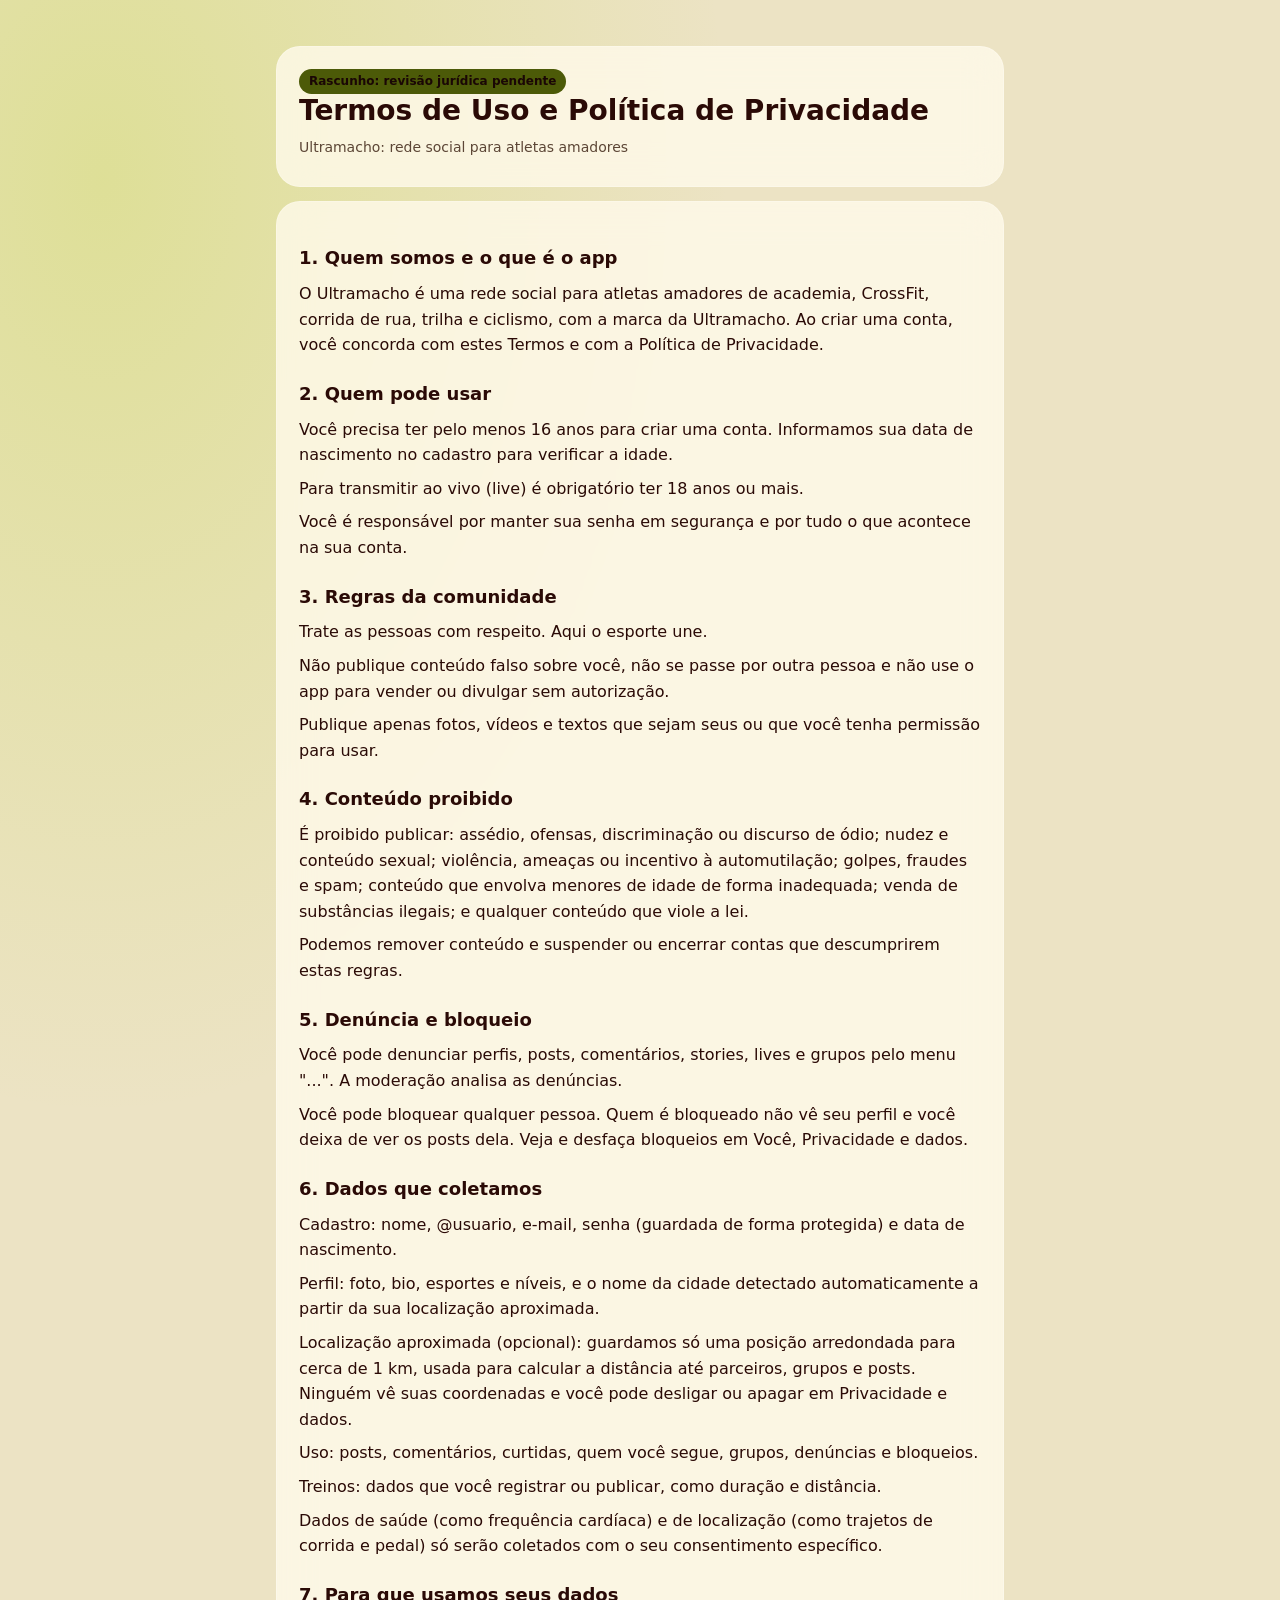
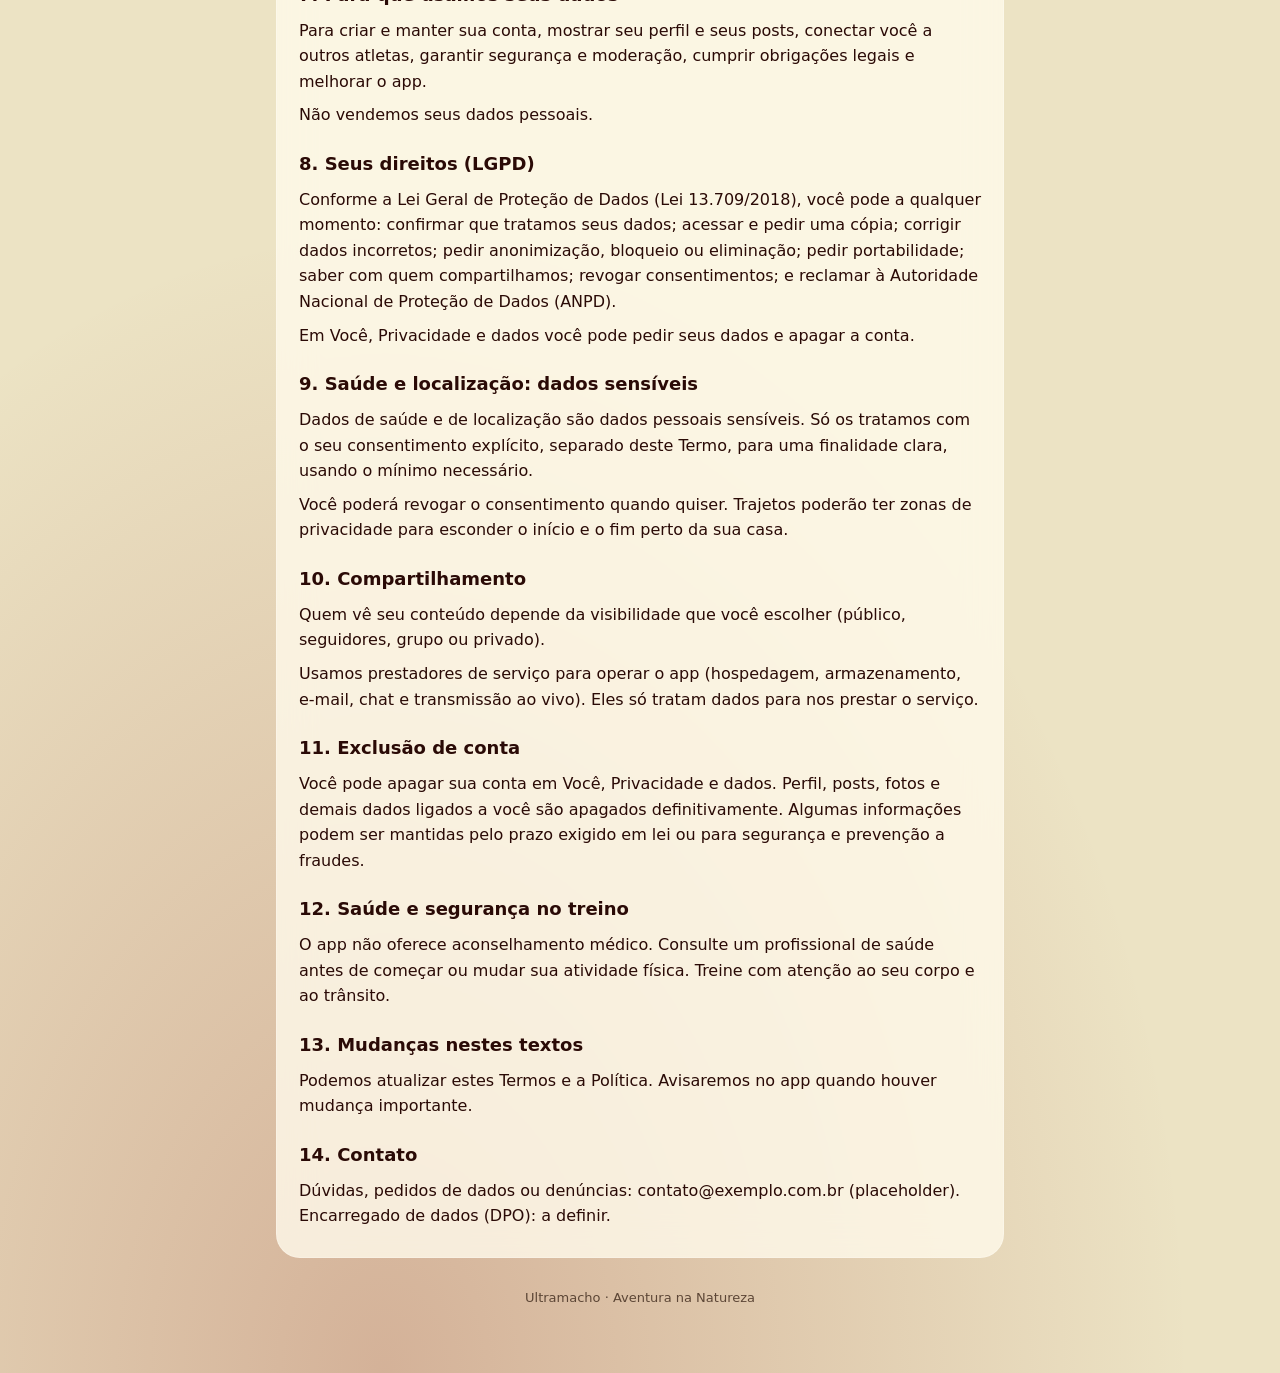
==== privacidade.html @ 9c84e202 "Páginas públicas: início, termos e privacidade, acompanhar treino Co-Authored-By: Claude Opus 5.5 <n" ====
<!doctype html>
<html lang="pt-BR"><head><meta charset="utf-8"><meta name="viewport" content="width=device-width, initial-scale=1">
<title>Termos de Uso e Política de Privacidade · Ultramacho</title><meta name="color-scheme" content="light dark">
<style>
:root{--bg:#ECE3C4;--card:#fffaebcc;--text:#2A0A06;--sub:#5C4636;--acc:#4C5A08}
@media (prefers-color-scheme:dark){:root{--bg:#1A0605;--card:#2209068c;--text:#F3ECD8;--sub:#D0C3AC;--acc:#BDD630}}
*{box-sizing:border-box}body{margin:0;background:radial-gradient(70% 45% at 8% 6%,#bdd6304d,transparent 70%),radial-gradient(90% 55% at 30% 100%,#8c1e1640,transparent 70%),var(--bg);color:var(--text);font:16px/1.6 system-ui,-apple-system,'Segoe UI',Roboto,sans-serif;min-height:100vh}
main{max-width:760px;margin:0 auto;padding:32px 16px 64px}
.card{background:var(--card);backdrop-filter:blur(18px);-webkit-backdrop-filter:blur(18px);border:1px solid #fff3;border-radius:24px;padding:20px 22px;margin:14px 0}
h1{font-size:28px;line-height:1.2;margin:0 0 6px}h2{font-size:18px;margin:22px 0 6px}p{margin:8px 0}
.sub{color:var(--sub);font-size:14px}.badge{display:inline-block;background:var(--acc);color:#1A0605;border-radius:999px;padding:3px 10px;font-size:12px;font-weight:700}
a{color:var(--acc)}footer{color:var(--sub);font-size:13px;text-align:center;margin-top:30px}
</style></head><body><main><div class="card"><span class="badge">Rascunho: revisão jurídica pendente</span><h1>Termos de Uso e Política de Privacidade</h1><p class="sub">Ultramacho: rede social para atletas amadores</p></div><div class="card"><section><h2>1. Quem somos e o que é o app</h2><p>O Ultramacho é uma rede social para atletas amadores de academia, CrossFit, corrida de rua, trilha e ciclismo, com a marca da Ultramacho. Ao criar uma conta, você concorda com estes Termos e com a Política de Privacidade.</p></section>
<section><h2>2. Quem pode usar</h2><p>Você precisa ter pelo menos 16 anos para criar uma conta. Informamos sua data de nascimento no cadastro para verificar a idade.</p><p>Para transmitir ao vivo (live) é obrigatório ter 18 anos ou mais.</p><p>Você é responsável por manter sua senha em segurança e por tudo o que acontece na sua conta.</p></section>
<section><h2>3. Regras da comunidade</h2><p>Trate as pessoas com respeito. Aqui o esporte une.</p><p>Não publique conteúdo falso sobre você, não se passe por outra pessoa e não use o app para vender ou divulgar sem autorização.</p><p>Publique apenas fotos, vídeos e textos que sejam seus ou que você tenha permissão para usar.</p></section>
<section><h2>4. Conteúdo proibido</h2><p>É proibido publicar: assédio, ofensas, discriminação ou discurso de ódio; nudez e conteúdo sexual; violência, ameaças ou incentivo à automutilação; golpes, fraudes e spam; conteúdo que envolva menores de idade de forma inadequada; venda de substâncias ilegais; e qualquer conteúdo que viole a lei.</p><p>Podemos remover conteúdo e suspender ou encerrar contas que descumprirem estas regras.</p></section>
<section><h2>5. Denúncia e bloqueio</h2><p>Você pode denunciar perfis, posts, comentários, stories, lives e grupos pelo menu "...". A moderação analisa as denúncias.</p><p>Você pode bloquear qualquer pessoa. Quem é bloqueado não vê seu perfil e você deixa de ver os posts dela. Veja e desfaça bloqueios em Você, Privacidade e dados.</p></section>
<section><h2>6. Dados que coletamos</h2><p>Cadastro: nome, @usuario, e-mail, senha (guardada de forma protegida) e data de nascimento.</p><p>Perfil: foto, bio, esportes e níveis, e o nome da cidade detectado automaticamente a partir da sua localização aproximada.</p><p>Localização aproximada (opcional): guardamos só uma posição arredondada para cerca de 1 km, usada para calcular a distância até parceiros, grupos e posts. Ninguém vê suas coordenadas e você pode desligar ou apagar em Privacidade e dados.</p><p>Uso: posts, comentários, curtidas, quem você segue, grupos, denúncias e bloqueios.</p><p>Treinos: dados que você registrar ou publicar, como duração e distância.</p><p>Dados de saúde (como frequência cardíaca) e de localização (como trajetos de corrida e pedal) só serão coletados com o seu consentimento específico.</p></section>
<section><h2>7. Para que usamos seus dados</h2><p>Para criar e manter sua conta, mostrar seu perfil e seus posts, conectar você a outros atletas, garantir segurança e moderação, cumprir obrigações legais e melhorar o app.</p><p>Não vendemos seus dados pessoais.</p></section>
<section><h2>8. Seus direitos (LGPD)</h2><p>Conforme a Lei Geral de Proteção de Dados (Lei 13.709/2018), você pode a qualquer momento: confirmar que tratamos seus dados; acessar e pedir uma cópia; corrigir dados incorretos; pedir anonimização, bloqueio ou eliminação; pedir portabilidade; saber com quem compartilhamos; revogar consentimentos; e reclamar à Autoridade Nacional de Proteção de Dados (ANPD).</p><p>Em Você, Privacidade e dados você pode pedir seus dados e apagar a conta.</p></section>
<section><h2>9. Saúde e localização: dados sensíveis</h2><p>Dados de saúde e de localização são dados pessoais sensíveis. Só os tratamos com o seu consentimento explícito, separado deste Termo, para uma finalidade clara, usando o mínimo necessário.</p><p>Você poderá revogar o consentimento quando quiser. Trajetos poderão ter zonas de privacidade para esconder o início e o fim perto da sua casa.</p></section>
<section><h2>10. Compartilhamento</h2><p>Quem vê seu conteúdo depende da visibilidade que você escolher (público, seguidores, grupo ou privado).</p><p>Usamos prestadores de serviço para operar o app (hospedagem, armazenamento, e-mail, chat e transmissão ao vivo). Eles só tratam dados para nos prestar o serviço.</p></section>
<section><h2>11. Exclusão de conta</h2><p>Você pode apagar sua conta em Você, Privacidade e dados. Perfil, posts, fotos e demais dados ligados a você são apagados definitivamente. Algumas informações podem ser mantidas pelo prazo exigido em lei ou para segurança e prevenção a fraudes.</p></section>
<section><h2>12. Saúde e segurança no treino</h2><p>O app não oferece aconselhamento médico. Consulte um profissional de saúde antes de começar ou mudar sua atividade física. Treine com atenção ao seu corpo e ao trânsito.</p></section>
<section><h2>13. Mudanças nestes textos</h2><p>Podemos atualizar estes Termos e a Política. Avisaremos no app quando houver mudança importante.</p></section>
<section><h2>14. Contato</h2><p>Dúvidas, pedidos de dados ou denúncias: contato@exemplo.com.br (placeholder). Encarregado de dados (DPO): a definir.</p></section></div><footer>Ultramacho · Aventura na Natureza</footer></main></body></html>
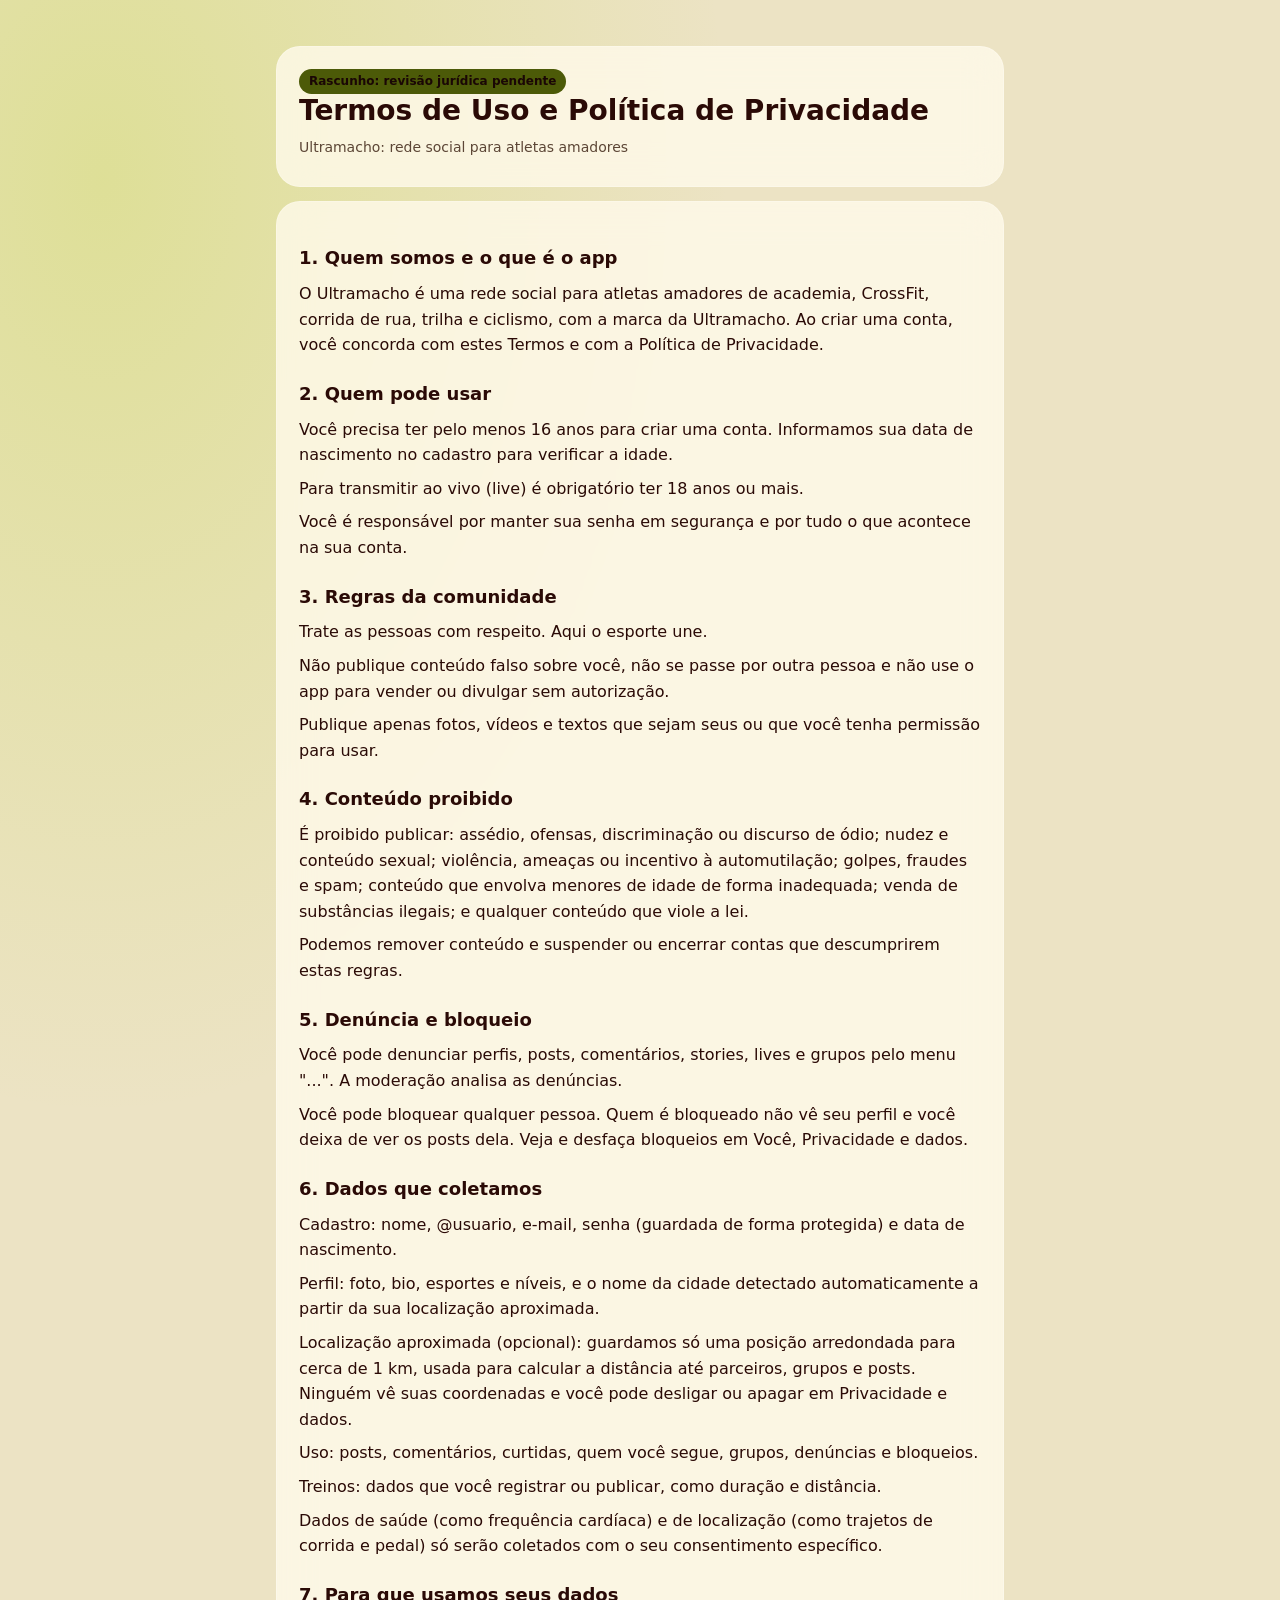
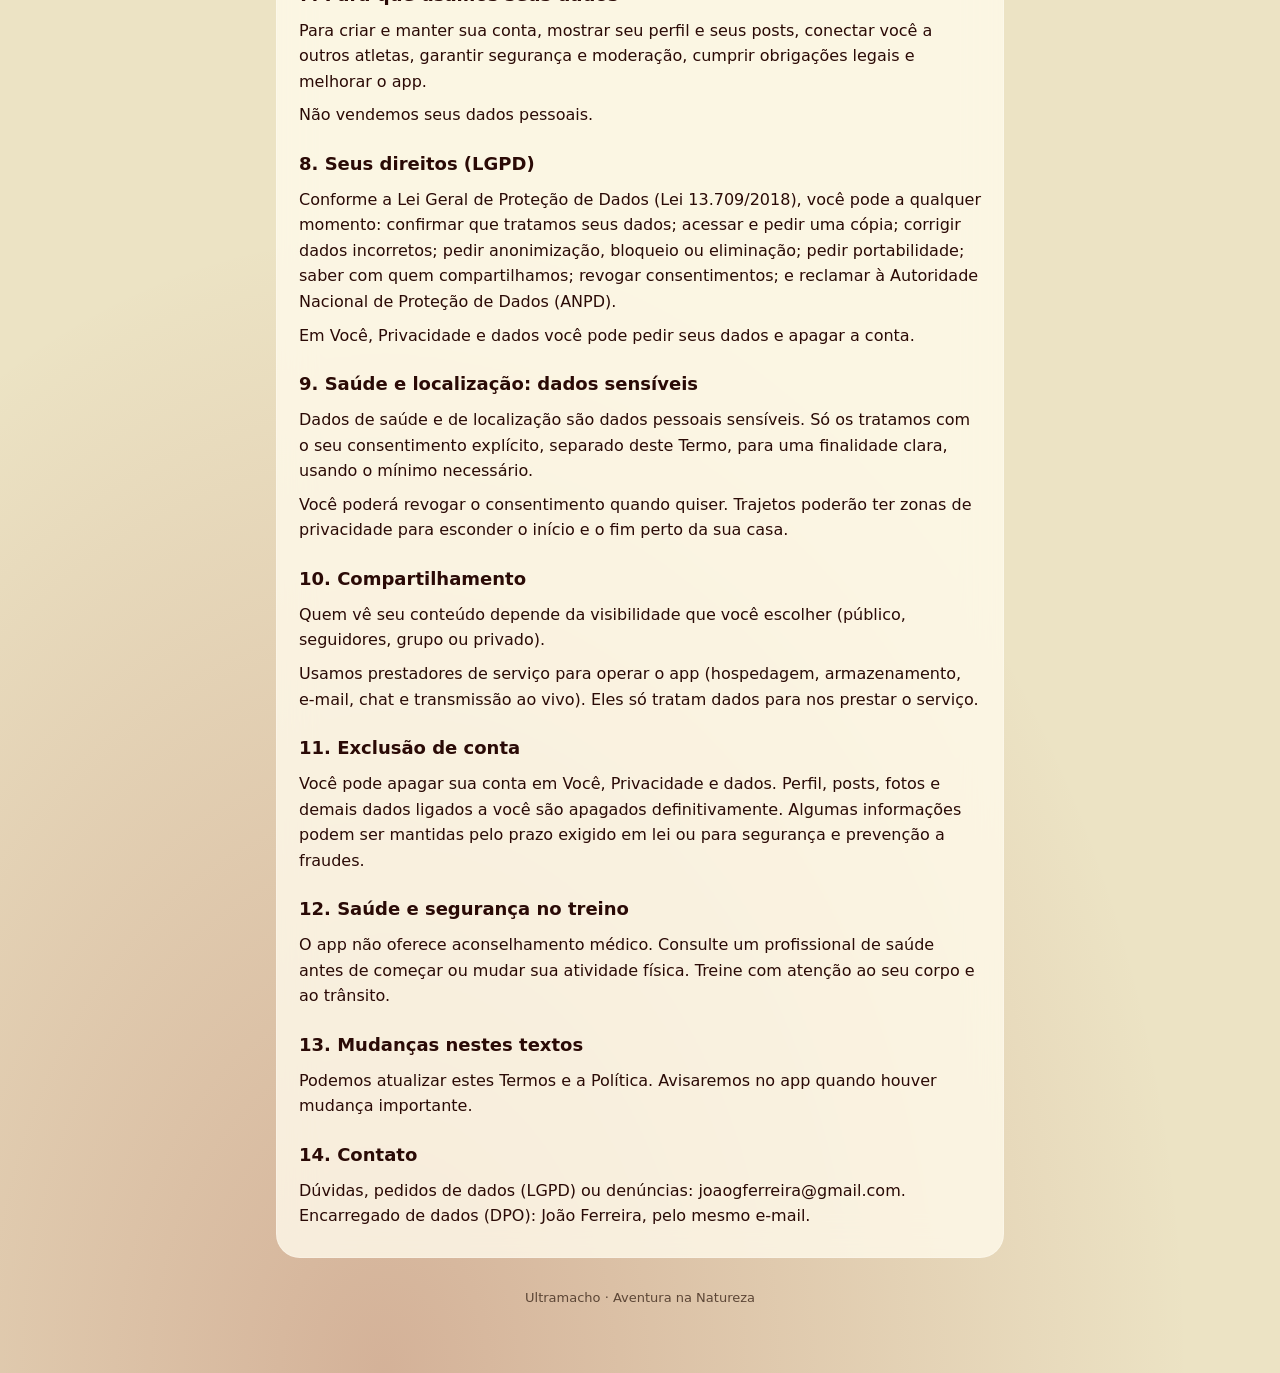
==== commit 41319abf: "Contato nos termos e na política de privacidade Co-Authored-By: Claude Opus 5.5 <noreply@anthropic.c" ====
--- a/privacidade.html
+++ b/privacidade.html
@@ -23,4 +23,4 @@
 <section><h2>11. Exclusão de conta</h2><p>Você pode apagar sua conta em Você, Privacidade e dados. Perfil, posts, fotos e demais dados ligados a você são apagados definitivamente. Algumas informações podem ser mantidas pelo prazo exigido em lei ou para segurança e prevenção a fraudes.</p></section>
 <section><h2>12. Saúde e segurança no treino</h2><p>O app não oferece aconselhamento médico. Consulte um profissional de saúde antes de começar ou mudar sua atividade física. Treine com atenção ao seu corpo e ao trânsito.</p></section>
 <section><h2>13. Mudanças nestes textos</h2><p>Podemos atualizar estes Termos e a Política. Avisaremos no app quando houver mudança importante.</p></section>
-<section><h2>14. Contato</h2><p>Dúvidas, pedidos de dados ou denúncias: contato@exemplo.com.br (placeholder). Encarregado de dados (DPO): a definir.</p></section></div><footer>Ultramacho · Aventura na Natureza</footer></main></body></html>+<section><h2>14. Contato</h2><p>Dúvidas, pedidos de dados (LGPD) ou denúncias: joaogferreira@gmail.com. Encarregado de dados (DPO): João Ferreira, pelo mesmo e-mail.</p></section></div><footer>Ultramacho · Aventura na Natureza</footer></main></body></html>
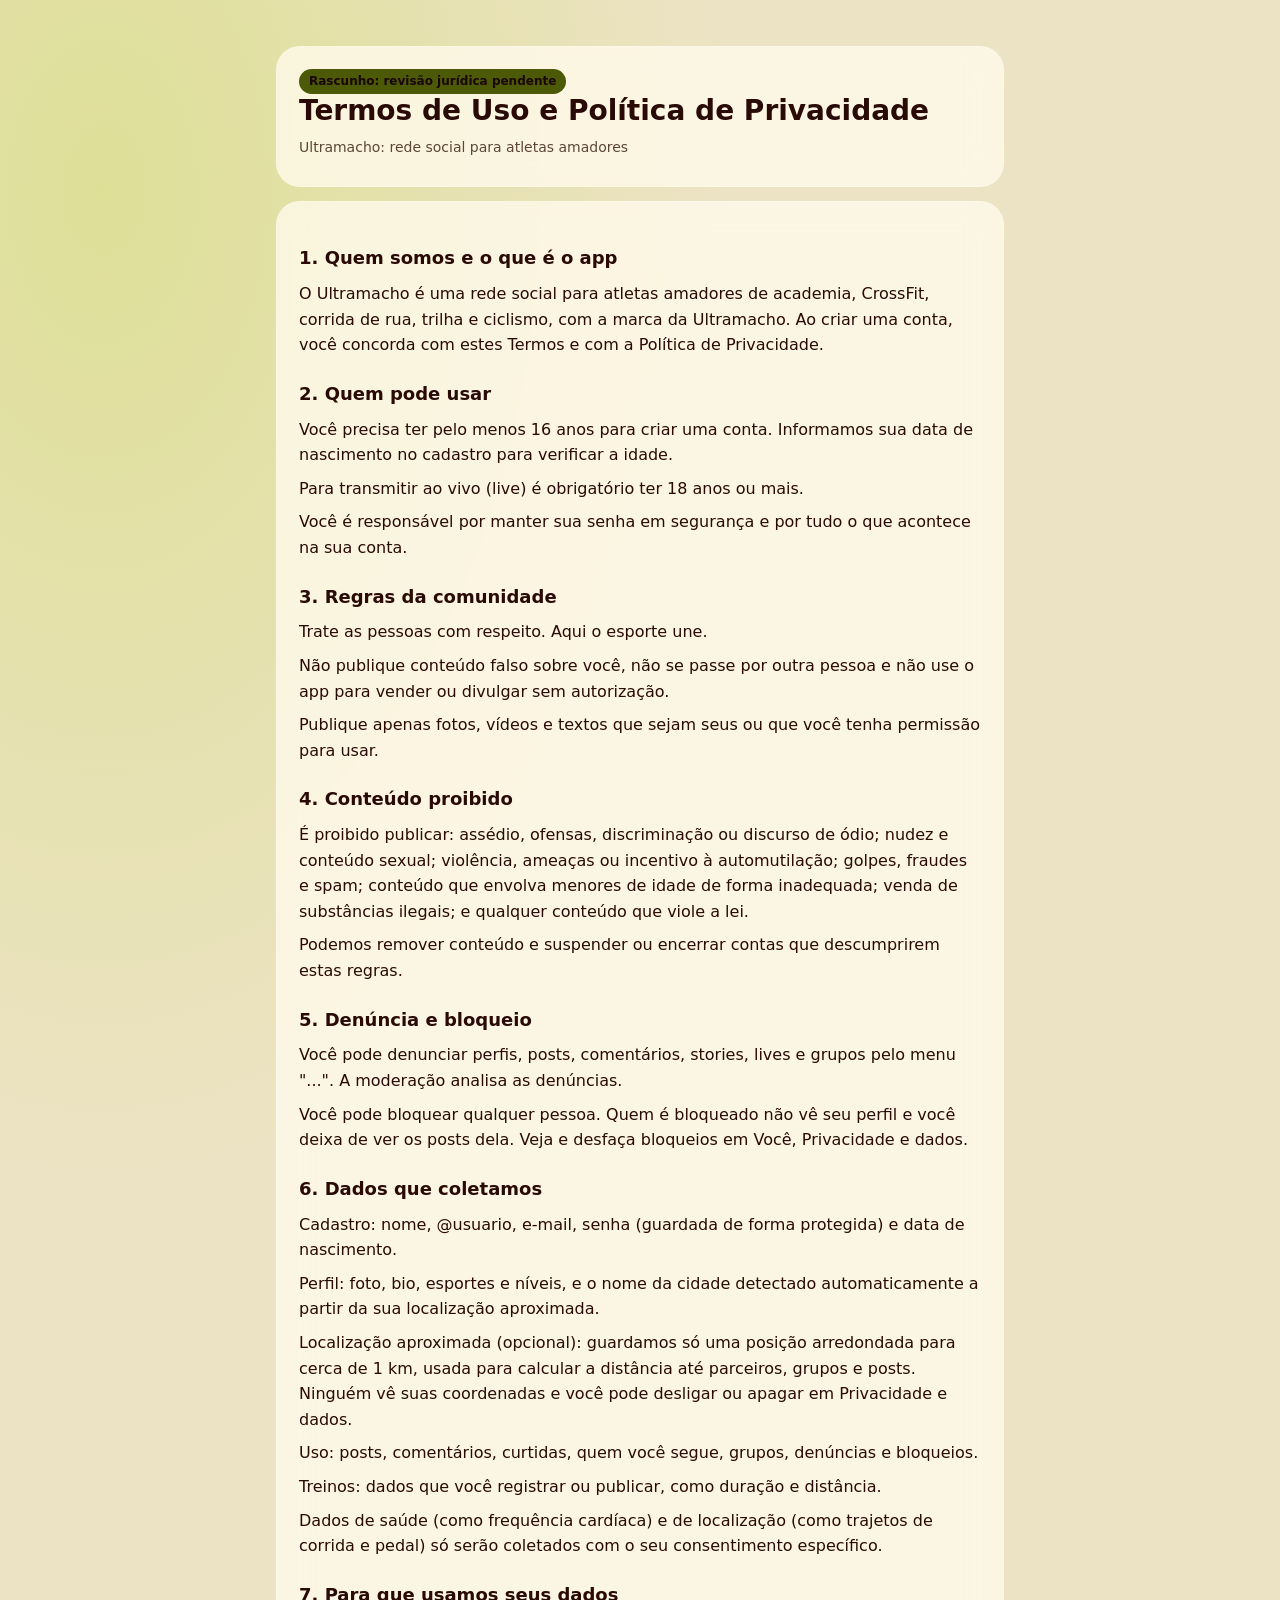
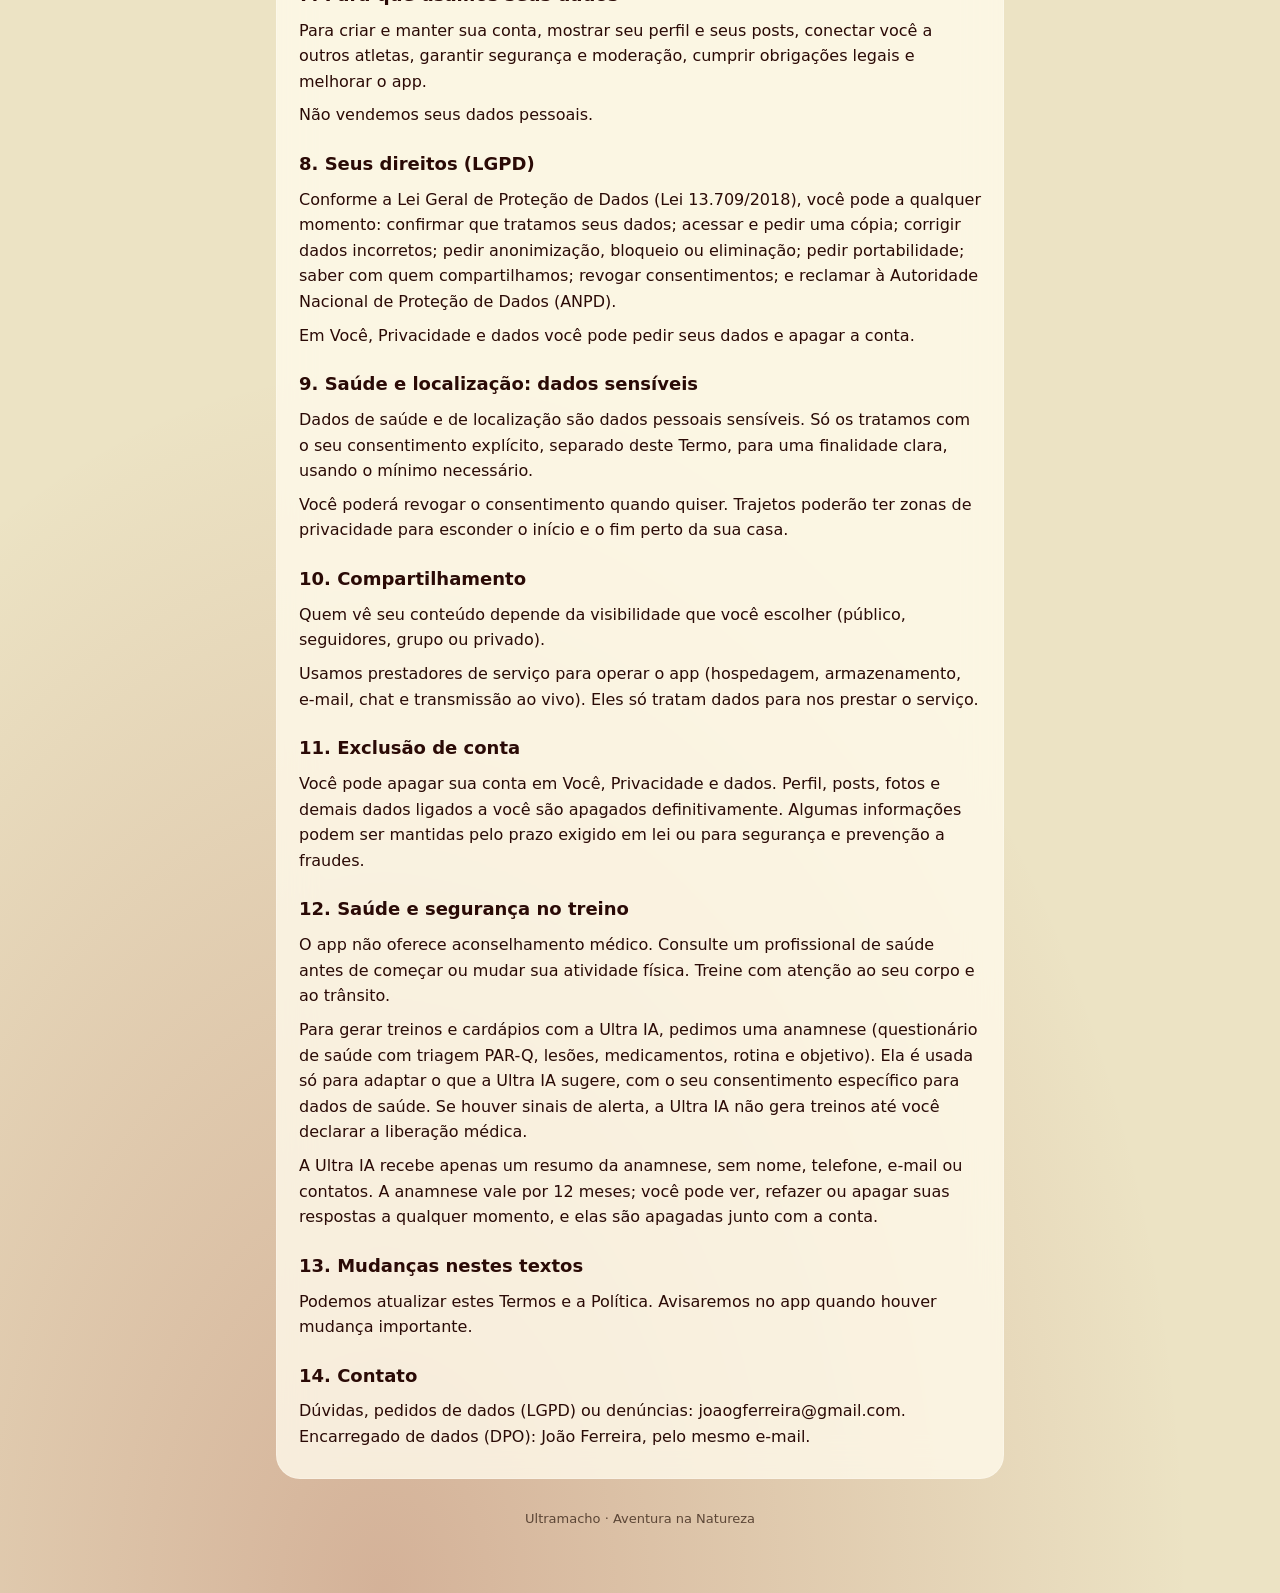
==== commit 6f1218e4: "Termos: anamnese e uso dos dados de saúde pela Ultra IA Co-Authored-By: Claude Opus 5.5 <noreply@ant" ====
--- a/privacidade.html
+++ b/privacidade.html
@@ -21,6 +21,6 @@
 <section><h2>9. Saúde e localização: dados sensíveis</h2><p>Dados de saúde e de localização são dados pessoais sensíveis. Só os tratamos com o seu consentimento explícito, separado deste Termo, para uma finalidade clara, usando o mínimo necessário.</p><p>Você poderá revogar o consentimento quando quiser. Trajetos poderão ter zonas de privacidade para esconder o início e o fim perto da sua casa.</p></section>
 <section><h2>10. Compartilhamento</h2><p>Quem vê seu conteúdo depende da visibilidade que você escolher (público, seguidores, grupo ou privado).</p><p>Usamos prestadores de serviço para operar o app (hospedagem, armazenamento, e-mail, chat e transmissão ao vivo). Eles só tratam dados para nos prestar o serviço.</p></section>
 <section><h2>11. Exclusão de conta</h2><p>Você pode apagar sua conta em Você, Privacidade e dados. Perfil, posts, fotos e demais dados ligados a você são apagados definitivamente. Algumas informações podem ser mantidas pelo prazo exigido em lei ou para segurança e prevenção a fraudes.</p></section>
-<section><h2>12. Saúde e segurança no treino</h2><p>O app não oferece aconselhamento médico. Consulte um profissional de saúde antes de começar ou mudar sua atividade física. Treine com atenção ao seu corpo e ao trânsito.</p></section>
+<section><h2>12. Saúde e segurança no treino</h2><p>O app não oferece aconselhamento médico. Consulte um profissional de saúde antes de começar ou mudar sua atividade física. Treine com atenção ao seu corpo e ao trânsito.</p><p>Para gerar treinos e cardápios com a Ultra IA, pedimos uma anamnese (questionário de saúde com triagem PAR-Q, lesões, medicamentos, rotina e objetivo). Ela é usada só para adaptar o que a Ultra IA sugere, com o seu consentimento específico para dados de saúde. Se houver sinais de alerta, a Ultra IA não gera treinos até você declarar a liberação médica.</p><p>A Ultra IA recebe apenas um resumo da anamnese, sem nome, telefone, e-mail ou contatos. A anamnese vale por 12 meses; você pode ver, refazer ou apagar suas respostas a qualquer momento, e elas são apagadas junto com a conta.</p></section>
 <section><h2>13. Mudanças nestes textos</h2><p>Podemos atualizar estes Termos e a Política. Avisaremos no app quando houver mudança importante.</p></section>
 <section><h2>14. Contato</h2><p>Dúvidas, pedidos de dados (LGPD) ou denúncias: joaogferreira@gmail.com. Encarregado de dados (DPO): João Ferreira, pelo mesmo e-mail.</p></section></div><footer>Ultramacho · Aventura na Natureza</footer></main></body></html>
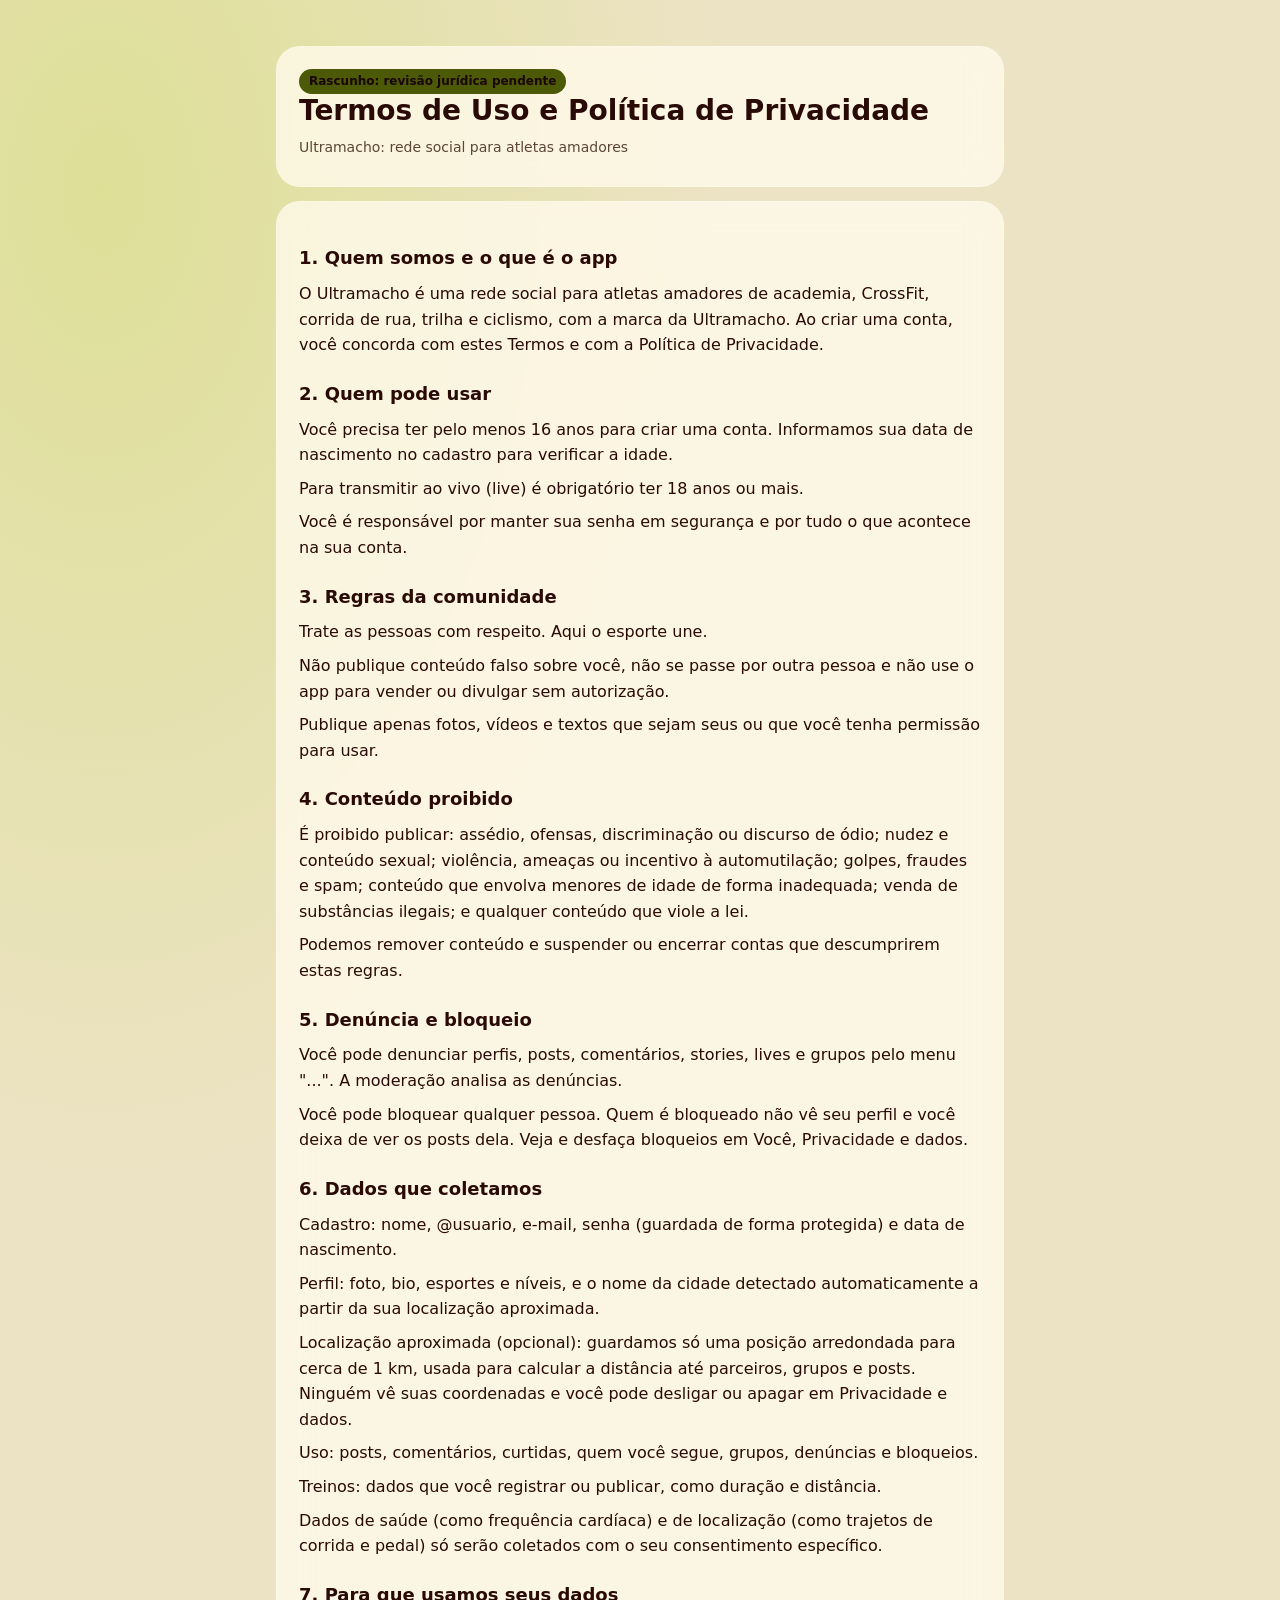
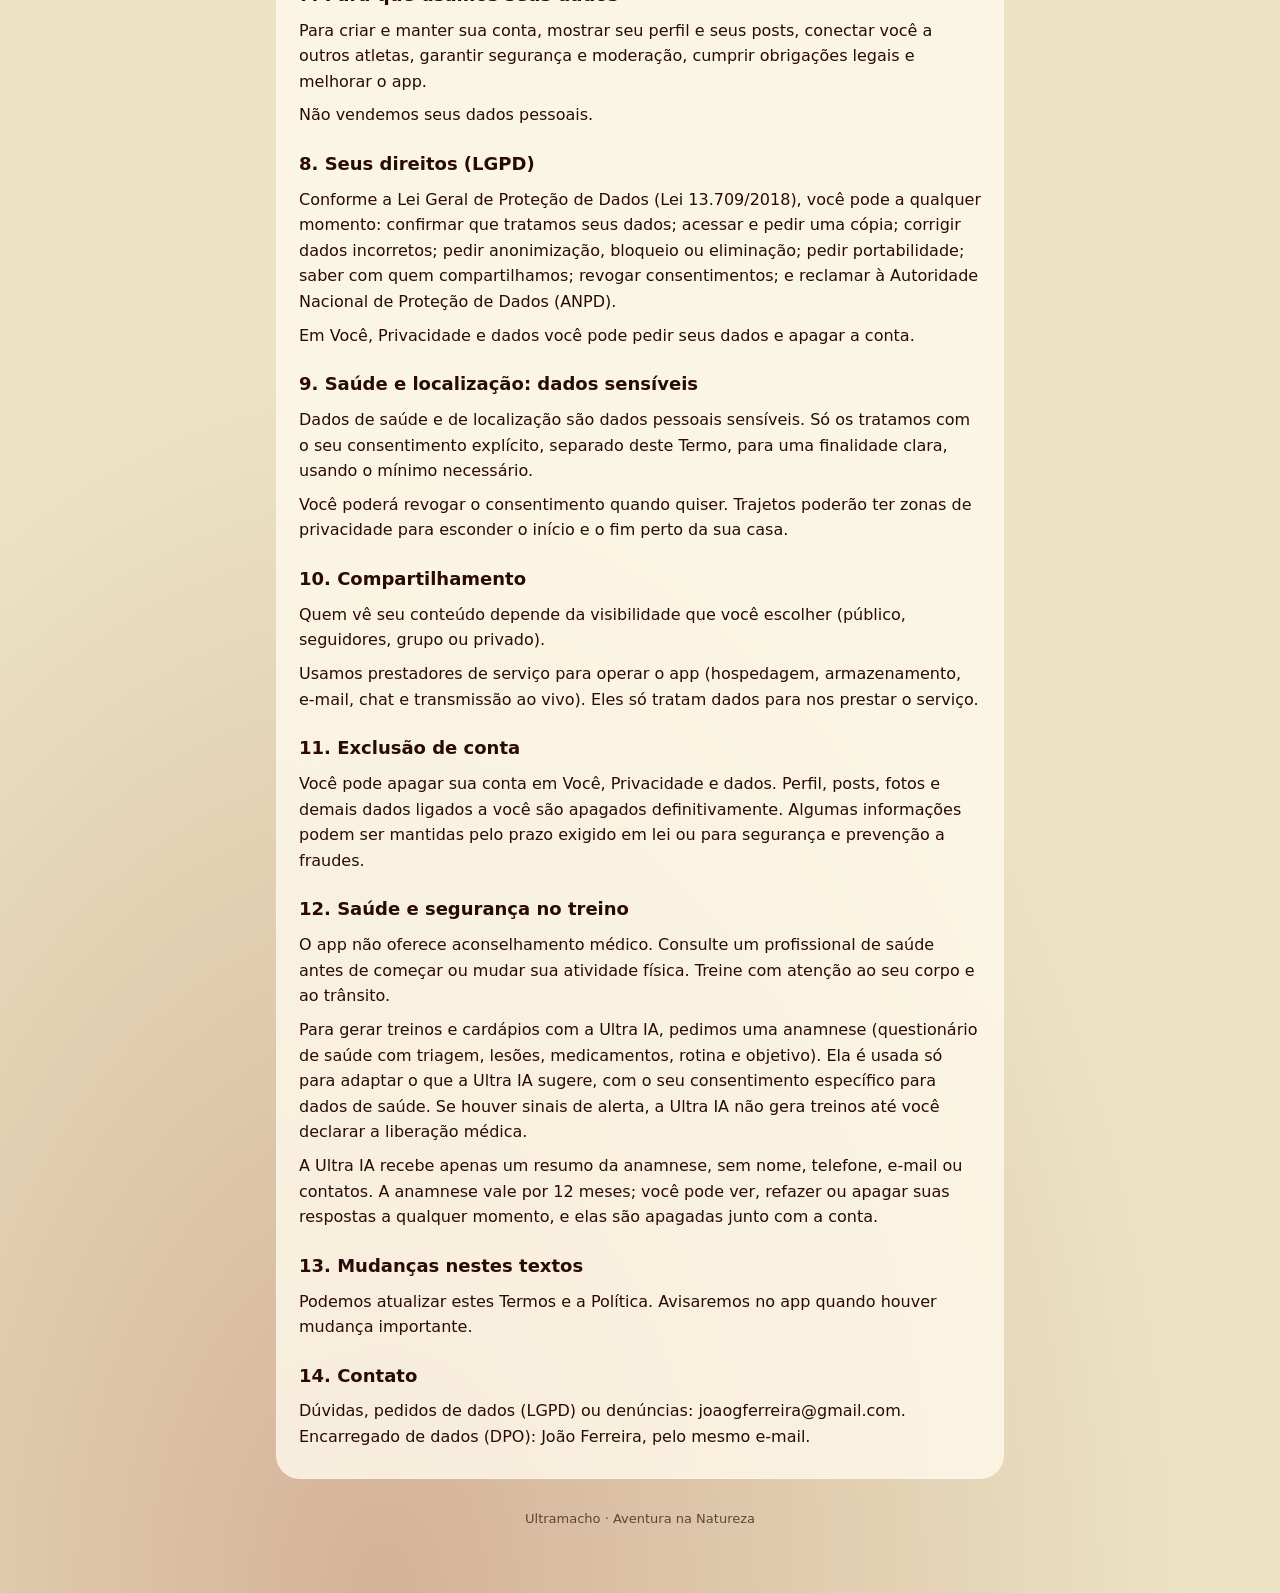
==== commit 1d992758: "Termos: texto da anamnese sem referência regulatória Co-Authored-By: Claude Opus 5.5 <noreply@anthro" ====
--- a/privacidade.html
+++ b/privacidade.html
@@ -21,6 +21,6 @@
 <section><h2>9. Saúde e localização: dados sensíveis</h2><p>Dados de saúde e de localização são dados pessoais sensíveis. Só os tratamos com o seu consentimento explícito, separado deste Termo, para uma finalidade clara, usando o mínimo necessário.</p><p>Você poderá revogar o consentimento quando quiser. Trajetos poderão ter zonas de privacidade para esconder o início e o fim perto da sua casa.</p></section>
 <section><h2>10. Compartilhamento</h2><p>Quem vê seu conteúdo depende da visibilidade que você escolher (público, seguidores, grupo ou privado).</p><p>Usamos prestadores de serviço para operar o app (hospedagem, armazenamento, e-mail, chat e transmissão ao vivo). Eles só tratam dados para nos prestar o serviço.</p></section>
 <section><h2>11. Exclusão de conta</h2><p>Você pode apagar sua conta em Você, Privacidade e dados. Perfil, posts, fotos e demais dados ligados a você são apagados definitivamente. Algumas informações podem ser mantidas pelo prazo exigido em lei ou para segurança e prevenção a fraudes.</p></section>
-<section><h2>12. Saúde e segurança no treino</h2><p>O app não oferece aconselhamento médico. Consulte um profissional de saúde antes de começar ou mudar sua atividade física. Treine com atenção ao seu corpo e ao trânsito.</p><p>Para gerar treinos e cardápios com a Ultra IA, pedimos uma anamnese (questionário de saúde com triagem PAR-Q, lesões, medicamentos, rotina e objetivo). Ela é usada só para adaptar o que a Ultra IA sugere, com o seu consentimento específico para dados de saúde. Se houver sinais de alerta, a Ultra IA não gera treinos até você declarar a liberação médica.</p><p>A Ultra IA recebe apenas um resumo da anamnese, sem nome, telefone, e-mail ou contatos. A anamnese vale por 12 meses; você pode ver, refazer ou apagar suas respostas a qualquer momento, e elas são apagadas junto com a conta.</p></section>
+<section><h2>12. Saúde e segurança no treino</h2><p>O app não oferece aconselhamento médico. Consulte um profissional de saúde antes de começar ou mudar sua atividade física. Treine com atenção ao seu corpo e ao trânsito.</p><p>Para gerar treinos e cardápios com a Ultra IA, pedimos uma anamnese (questionário de saúde com triagem, lesões, medicamentos, rotina e objetivo). Ela é usada só para adaptar o que a Ultra IA sugere, com o seu consentimento específico para dados de saúde. Se houver sinais de alerta, a Ultra IA não gera treinos até você declarar a liberação médica.</p><p>A Ultra IA recebe apenas um resumo da anamnese, sem nome, telefone, e-mail ou contatos. A anamnese vale por 12 meses; você pode ver, refazer ou apagar suas respostas a qualquer momento, e elas são apagadas junto com a conta.</p></section>
 <section><h2>13. Mudanças nestes textos</h2><p>Podemos atualizar estes Termos e a Política. Avisaremos no app quando houver mudança importante.</p></section>
 <section><h2>14. Contato</h2><p>Dúvidas, pedidos de dados (LGPD) ou denúncias: joaogferreira@gmail.com. Encarregado de dados (DPO): João Ferreira, pelo mesmo e-mail.</p></section></div><footer>Ultramacho · Aventura na Natureza</footer></main></body></html>
